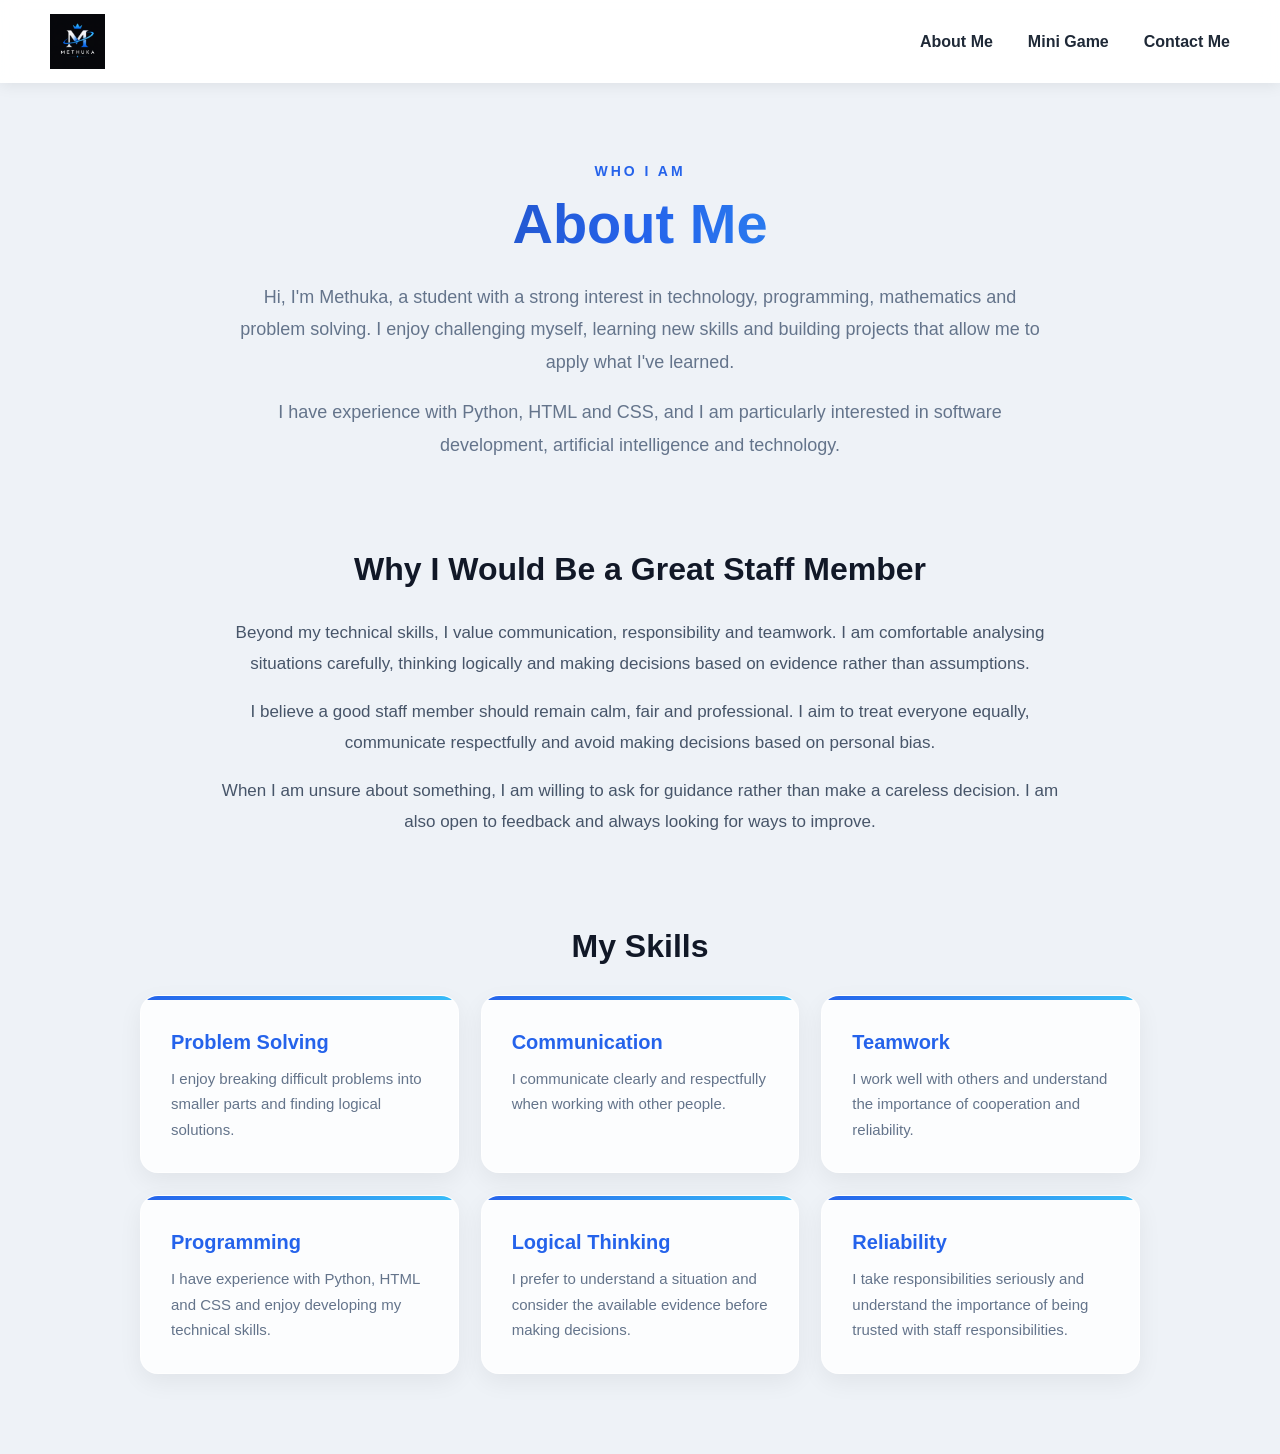
==== index4.html @ 9b510541 "Add files via upload" ====
<!DOCTYPE html>
<html lang="en">

<head>
    <meta charset="UTF-8">

    <!-- Makes the website scale properly on phones/tablets -->
    <meta name="viewport" content="width=device-width, initial-scale=1.0">

    <title>About Me - Methuka Weerawala</title>

    <!-- Connects this HTML file to your CSS file -->
    <link rel="stylesheet" href="about.css">
</head>

<body>

    <!-- ================= HEADER ================= -->

    <header>

        <!-- Logo -->
        <a href="index.html" class="logo">
            <img src="methuka.png" alt="METHUKA logo">
        </a>

        <!-- Navigation menu -->
        <nav>
            <a href="index4.html">About Me</a>
            <a href="minigame.html">Mini Game</a>
            <a href="index3.html">Contact Me</a>
        </nav>

    </header>


    <!-- ================= MAIN CONTENT ================= -->

    <main>

        <section class="about-me">

            <h1>About Me</h1>

            <p>
                Hi, I'm Methuka, a student with a strong interest in technology,
                programming, mathematics and problem solving. I enjoy challenging
                myself, learning new skills and building projects that allow me to
                apply what I've learned.
            </p>

            <p>
                I have experience with Python, HTML and CSS, and I am particularly
                interested in software development, artificial intelligence and
                technology.
            </p>


            <!-- ================= STAFF ================= -->

            <h2>Why I Would Be a Great Staff Member</h2>

            <p>
                Beyond my technical skills, I value communication, responsibility
                and teamwork. I am comfortable analysing situations carefully,
                thinking logically and making decisions based on evidence rather
                than assumptions.
            </p>

            <p>
                I believe a good staff member should remain calm, fair and
                professional. I aim to treat everyone equally, communicate
                respectfully and avoid making decisions based on personal bias.
            </p>

            <p>
                When I am unsure about something, I am willing to ask for guidance
                rather than make a careless decision. I am also open to feedback
                and always looking for ways to improve.
            </p>


            <!-- ================= SKILLS ================= -->

            <h2>My Skills</h2>

            <div class="skills">

                <div class="skill">
                    <h3>Problem Solving</h3>
                    <p>
                        I enjoy breaking difficult problems into smaller parts
                        and finding logical solutions.
                    </p>
                </div>

                <div class="skill">
                    <h3>Communication</h3>
                    <p>
                        I communicate clearly and respectfully when working
                        with other people.
                    </p>
                </div>

                <div class="skill">
                    <h3>Teamwork</h3>
                    <p>
                        I work well with others and understand the importance
                        of cooperation and reliability.
                    </p>
                </div>

                <div class="skill">
                    <h3>Programming</h3>
                    <p>
                        I have experience with Python, HTML and CSS and enjoy
                        developing my technical skills.
                    </p>
                </div>

                <div class="skill">
                    <h3>Logical Thinking</h3>
                    <p>
                        I prefer to understand a situation and consider the
                        available evidence before making decisions.
                    </p>
                </div>

                <div class="skill">
                    <h3>Reliability</h3>
                    <p>
                        I take responsibilities seriously and understand the
                        importance of being trusted with staff responsibilities.
                    </p>
                </div>

            </div>

        </section>

    </main>

</body>

</html>
---- about.css ----
/* ================= GENERAL PAGE ================= */

* {
    box-sizing: border-box;
}

html {
    scroll-behavior: smooth;
}

body {
    margin: 0;
    font-family: Arial, sans-serif;
    background: #eef2f7;
    color: #1f2937;
}


/* ================= HEADER ================= */

header {
    display: flex;
    justify-content: space-between;
    align-items: center;

    padding: 14px 50px;

    background: rgba(255, 255, 255, 0.95);

    box-shadow: 0 2px 15px rgba(0, 0, 0, 0.08);

    position: sticky;
    top: 0;
    z-index: 100;

    backdrop-filter: blur(10px);
}


/* ================= LOGO ================= */

.logo {
    text-decoration: none;
}

.logo img {
    height: 55px;
    width: auto;
    display: block;

    transition: 0.3s;
}

.logo img:hover {
    transform: scale(1.05);
}


/* ================= NAVIGATION ================= */

nav {
    display: flex;
    gap: 35px;
    align-items: center;
}

nav a {
    position: relative;

    text-decoration: none;
    color: #1f2937;

    font-size: 16px;
    font-weight: 600;

    transition: 0.3s;
}


/* Animated blue line underneath links */

nav a::after {
    content: "";

    position: absolute;
    left: 0;
    bottom: -6px;

    width: 0;
    height: 2px;

    background: #2563eb;

    transition: 0.3s;
}

nav a:hover {
    color: #2563eb;
}

nav a:hover::after {
    width: 100%;
}


/* ================= MAIN ================= */

main {
    max-width: 1100px;
    margin: 0 auto;

    padding: 80px 25px;
}


/* ================= ABOUT HERO ================= */

.about-me {
    max-width: 1000px;
    margin: 0 auto;
}


/* Small blue heading */

.about-me::before {
    content: "WHO I AM";

    display: block;

    text-align: center;

    color: #2563eb;

    font-size: 14px;
    font-weight: 700;

    letter-spacing: 3px;

    margin-bottom: 12px;
}


/* Main heading */

.about-me h1 {
    text-align: center;

    font-size: 56px;

    margin: 0 0 25px 0;

    background: linear-gradient(
        90deg,
        #1e3a8a,
        #2563eb,
        #38bdf8
    );

    -webkit-background-clip: text;
    -webkit-text-fill-color: transparent;
}


/* Intro paragraphs */

.about-me > p {
    max-width: 800px;

    margin: 0 auto 18px auto;

    text-align: center;

    font-size: 18px;

    line-height: 1.8;

    color: #64748b;
}


/* ================= SECTION HEADINGS ================= */

.about-me h2 {
    text-align: center;

    font-size: 32px;

    margin-top: 90px;
    margin-bottom: 30px;

    color: #111827;
}


/* ================= STAFF SECTION ================= */

.about-me h2 + p,
.about-me h2 + p + p,
.about-me h2 + p + p + p {
    max-width: 850px;

    margin-left: auto;
    margin-right: auto;

    font-size: 17px;

    line-height: 1.8;

    color: #475569;
}


/* ================= SKILLS ================= */

.skills {
    display: grid;

    grid-template-columns: repeat(3, 1fr);

    gap: 22px;

    margin-top: 30px;
}


/* ================= SKILL CARD ================= */

.skill {
    position: relative;

    background: rgba(255, 255, 255, 0.8);

    padding: 30px;

    border-radius: 18px;

    border: 1px solid rgba(255, 255, 255, 0.8);

    box-shadow: 0 8px 25px rgba(0, 0, 0, 0.06);

    overflow: hidden;

    transition: 0.3s;
}


/* Blue glow at the top of each card */

.skill::before {
    content: "";

    position: absolute;

    top: 0;
    left: 0;

    width: 100%;
    height: 4px;

    background: linear-gradient(
        90deg,
        #2563eb,
        #38bdf8
    );
}


/* Card hover */

.skill:hover {
    transform: translateY(-8px);

    box-shadow: 0 15px 35px rgba(37, 99, 235, 0.15);
}


/* Skill title */

.skill h3 {
    margin-top: 5px;
    margin-bottom: 12px;

    font-size: 20px;

    color: #2563eb;
}


/* Skill description */

.skill p {
    margin: 0;

    font-size: 15px;

    line-height: 1.7;

    color: #64748b;
}


/* ================= PHONE ================= */

@media (max-width: 700px) {

    header {
        flex-direction: column;

        gap: 15px;

        padding: 15px 20px;
    }


    nav {
        gap: 20px;

        flex-wrap: wrap;

        justify-content: center;
    }


    nav a {
        font-size: 14px;
    }


    main {
        padding: 50px 18px;
    }


    .about-me h1 {
        font-size: 40px;
    }


    .about-me > p {
        font-size: 16px;
    }


    .about-me h2 {
        font-size: 27px;

        margin-top: 65px;
    }


    .skills {
        grid-template-columns: 1fr;

        gap: 18px;
    }


    .skill {
        padding: 25px;
    }
}
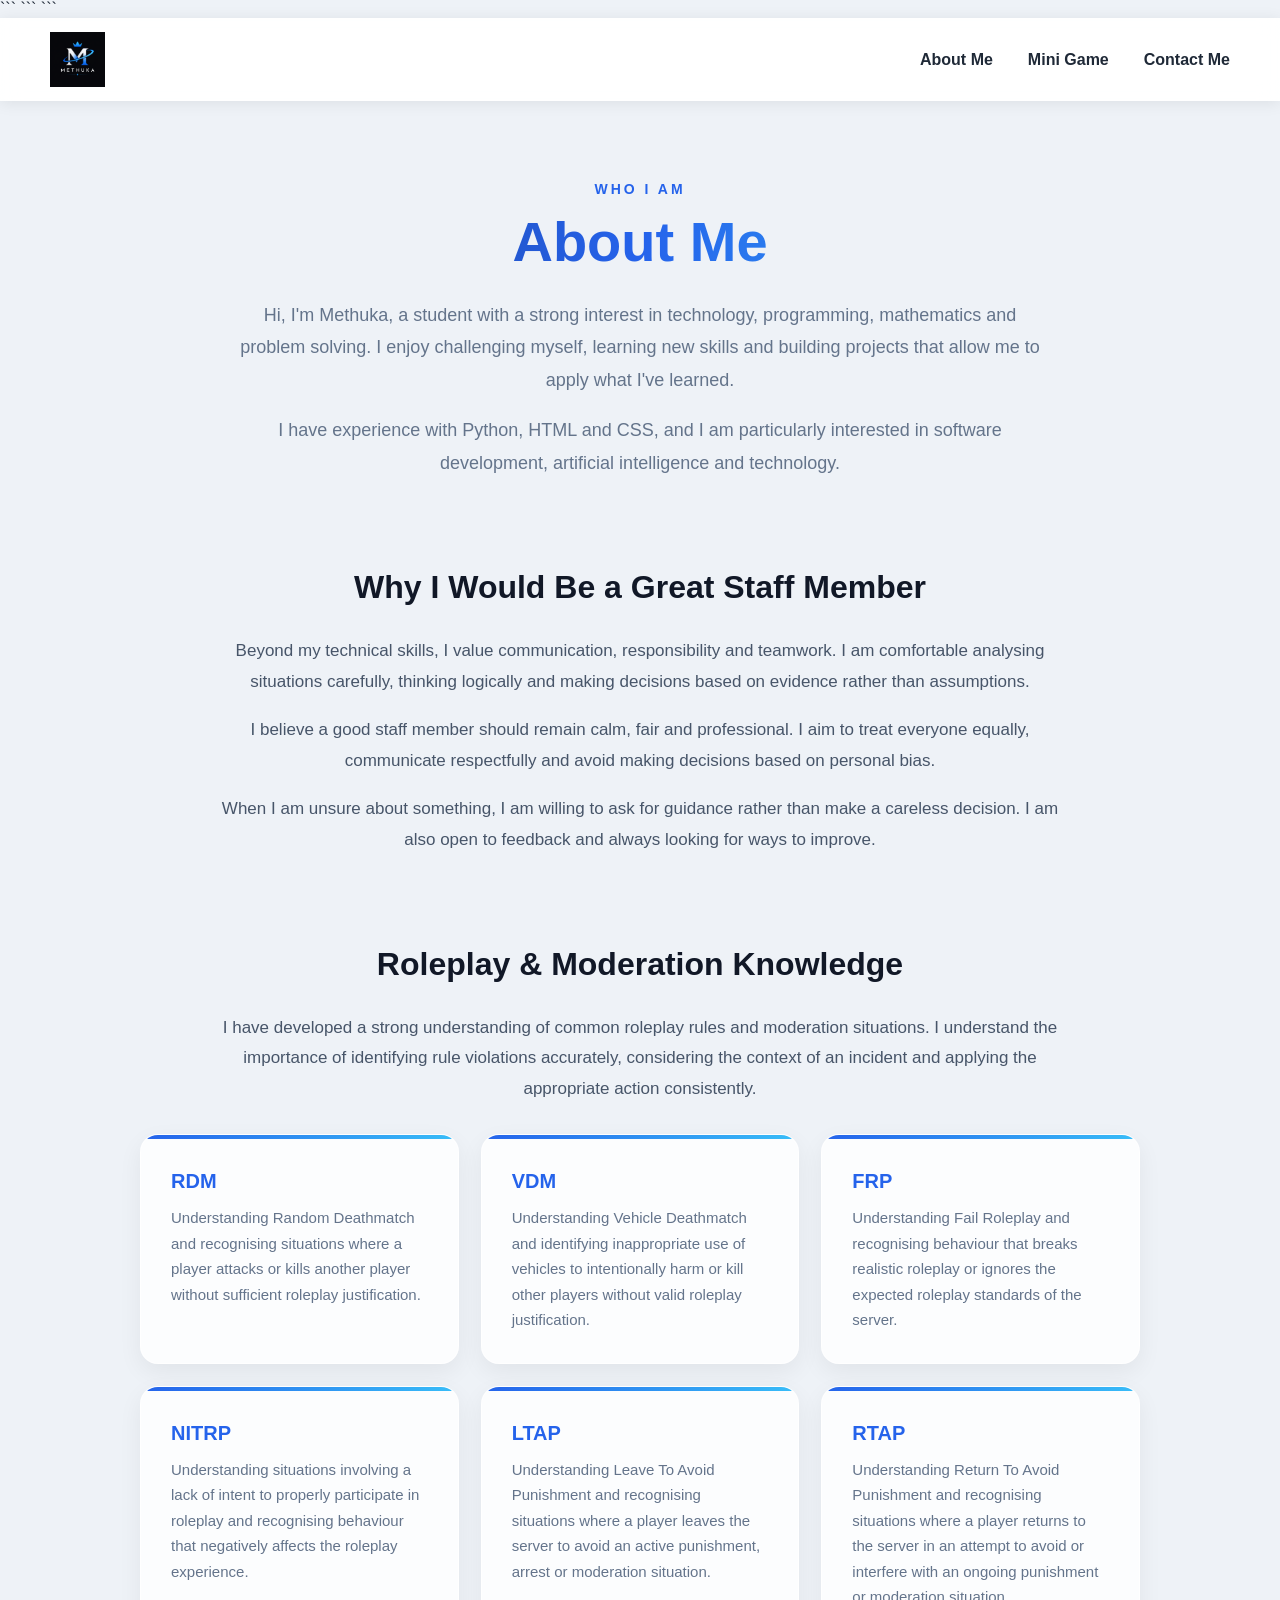
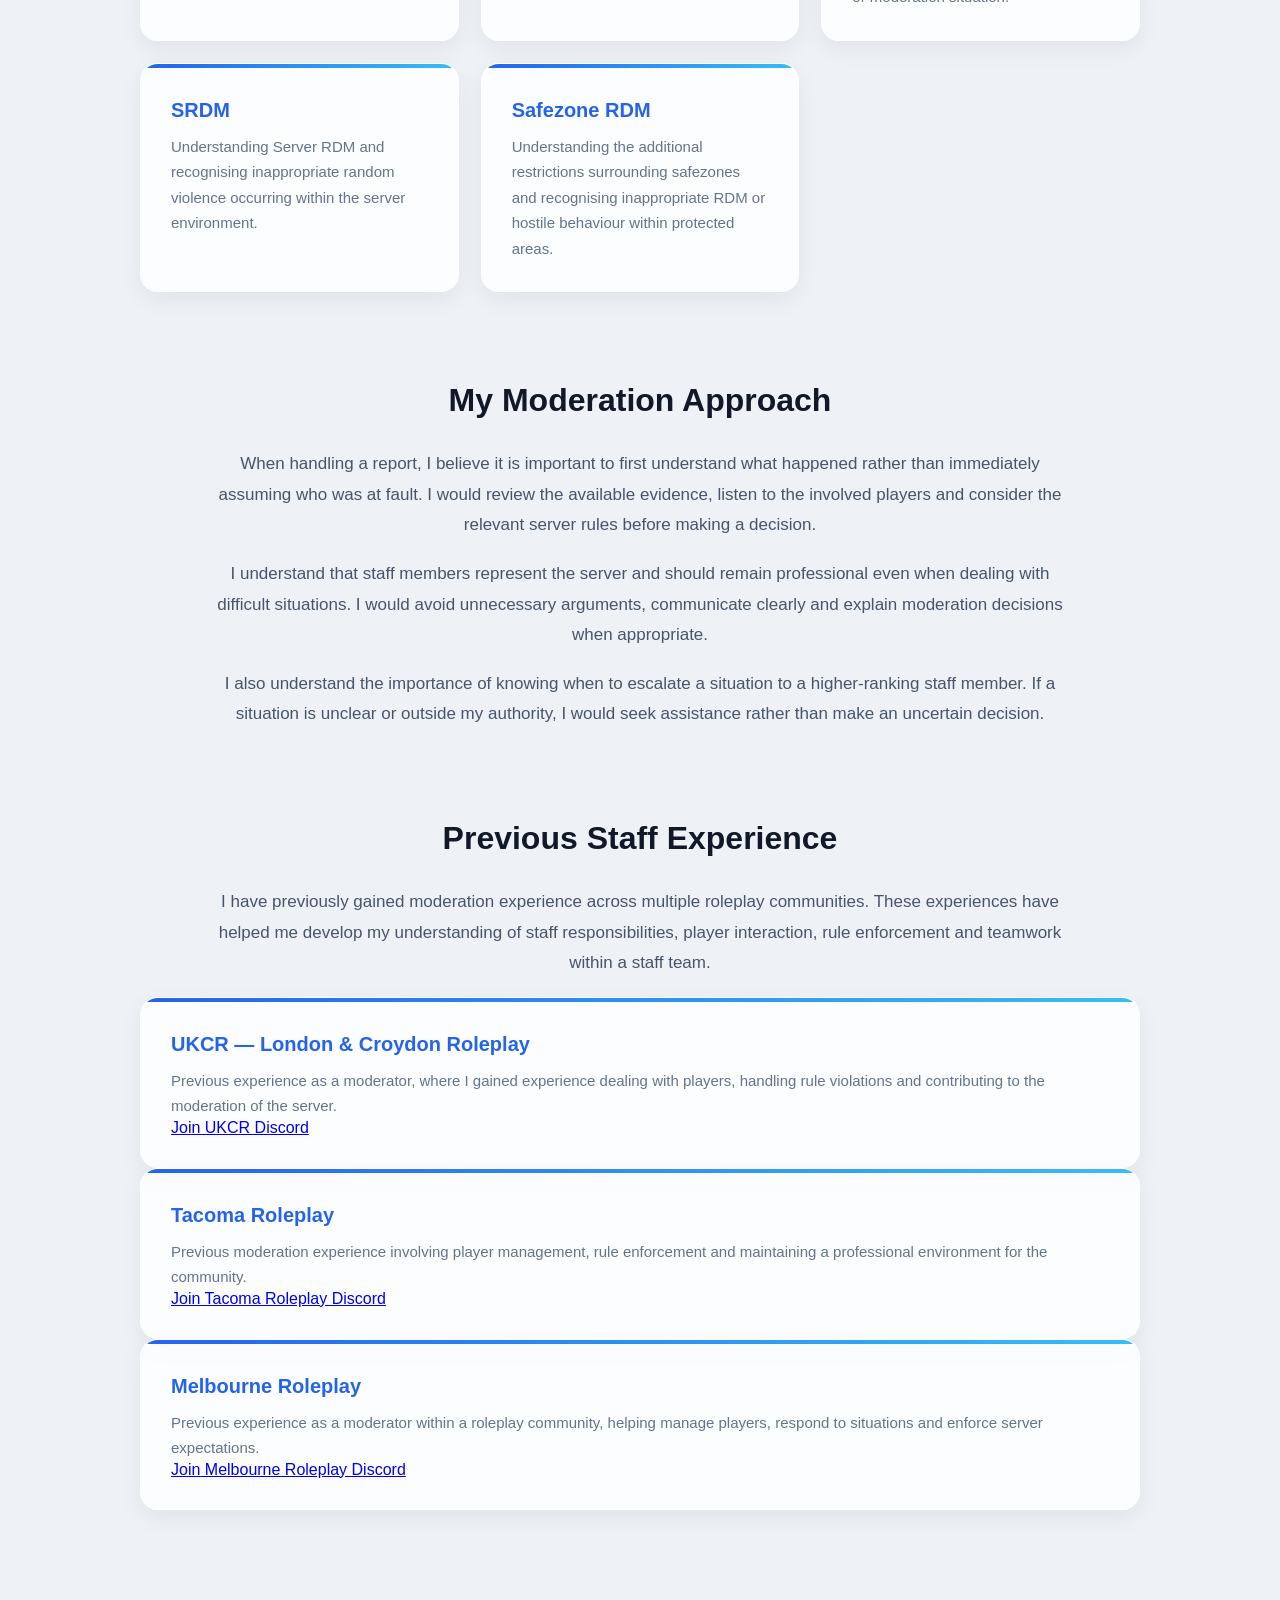
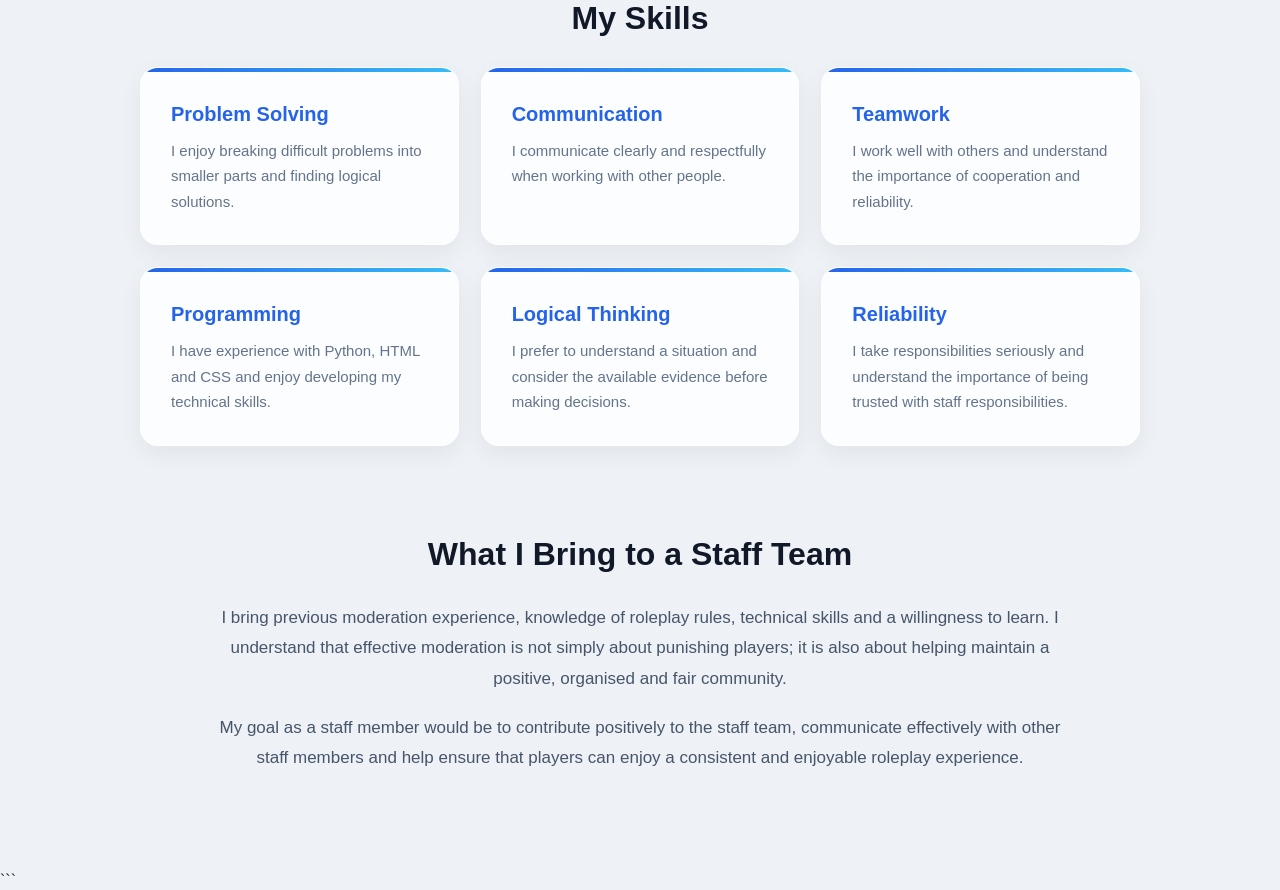
==== commit d7ee0977: "Update index4.html" ====
--- a/index4.html
+++ b/index4.html
@@ -1,145 +1,347 @@
 <!DOCTYPE html>
+
 <html lang="en">
 
 <head>
     <meta charset="UTF-8">
 
-    <!-- Makes the website scale properly on phones/tablets -->
-    <meta name="viewport" content="width=device-width, initial-scale=1.0">
-
-    <title>About Me - Methuka Weerawala</title>
-
-    <!-- Connects this HTML file to your CSS file -->
-    <link rel="stylesheet" href="about.css">
+```
+<!-- Makes the website scale properly on phones/tablets -->
+<meta name="viewport" content="width=device-width, initial-scale=1.0">
+
+<title>About Me - Methuka Weerawala</title>
+
+<!-- Connects this HTML file to your CSS file -->
+<link rel="stylesheet" href="about.css">
+```
+
 </head>
 
 <body>
 
-    <!-- ================= HEADER ================= -->
-
-    <header>
-
-        <!-- Logo -->
-        <a href="index.html" class="logo">
-            <img src="methuka.png" alt="METHUKA logo">
-        </a>
-
-        <!-- Navigation menu -->
-        <nav>
-            <a href="index4.html">About Me</a>
-            <a href="minigame.html">Mini Game</a>
-            <a href="index3.html">Contact Me</a>
-        </nav>
-
-    </header>
-
-
-    <!-- ================= MAIN CONTENT ================= -->
-
-    <main>
-
-        <section class="about-me">
-
-            <h1>About Me</h1>
-
-            <p>
-                Hi, I'm Methuka, a student with a strong interest in technology,
-                programming, mathematics and problem solving. I enjoy challenging
-                myself, learning new skills and building projects that allow me to
-                apply what I've learned.
-            </p>
-
-            <p>
-                I have experience with Python, HTML and CSS, and I am particularly
-                interested in software development, artificial intelligence and
-                technology.
-            </p>
-
-
-            <!-- ================= STAFF ================= -->
-
-            <h2>Why I Would Be a Great Staff Member</h2>
-
-            <p>
-                Beyond my technical skills, I value communication, responsibility
-                and teamwork. I am comfortable analysing situations carefully,
-                thinking logically and making decisions based on evidence rather
-                than assumptions.
-            </p>
-
-            <p>
-                I believe a good staff member should remain calm, fair and
-                professional. I aim to treat everyone equally, communicate
-                respectfully and avoid making decisions based on personal bias.
-            </p>
-
-            <p>
-                When I am unsure about something, I am willing to ask for guidance
-                rather than make a careless decision. I am also open to feedback
-                and always looking for ways to improve.
-            </p>
-
-
-            <!-- ================= SKILLS ================= -->
-
-            <h2>My Skills</h2>
-
-            <div class="skills">
-
-                <div class="skill">
-                    <h3>Problem Solving</h3>
-                    <p>
-                        I enjoy breaking difficult problems into smaller parts
-                        and finding logical solutions.
-                    </p>
-                </div>
-
-                <div class="skill">
-                    <h3>Communication</h3>
-                    <p>
-                        I communicate clearly and respectfully when working
-                        with other people.
-                    </p>
-                </div>
-
-                <div class="skill">
-                    <h3>Teamwork</h3>
-                    <p>
-                        I work well with others and understand the importance
-                        of cooperation and reliability.
-                    </p>
-                </div>
-
-                <div class="skill">
-                    <h3>Programming</h3>
-                    <p>
-                        I have experience with Python, HTML and CSS and enjoy
-                        developing my technical skills.
-                    </p>
-                </div>
-
-                <div class="skill">
-                    <h3>Logical Thinking</h3>
-                    <p>
-                        I prefer to understand a situation and consider the
-                        available evidence before making decisions.
-                    </p>
-                </div>
-
-                <div class="skill">
-                    <h3>Reliability</h3>
-                    <p>
-                        I take responsibilities seriously and understand the
-                        importance of being trusted with staff responsibilities.
-                    </p>
-                </div>
-
-            </div>
-
-        </section>
-
-    </main>
+```
+<!-- ================= HEADER ================= -->
+
+<header>
+
+    <!-- Logo -->
+    <a href="index.html" class="logo">
+        <img src="methuka.png" alt="METHUKA logo">
+    </a>
+
+    <!-- Navigation menu -->
+    <nav>
+        <a href="index4.html">About Me</a>
+        <a href="minigame.html">Mini Game</a>
+        <a href="index3.html">Contact Me</a>
+    </nav>
+
+</header>
+
+
+<!-- ================= MAIN CONTENT ================= -->
+
+<main>
+
+    <section class="about-me">
+
+        <h1>About Me</h1>
+
+        <p>
+            Hi, I'm Methuka, a student with a strong interest in technology,
+            programming, mathematics and problem solving. I enjoy challenging
+            myself, learning new skills and building projects that allow me to
+            apply what I've learned.
+        </p>
+
+        <p>
+            I have experience with Python, HTML and CSS, and I am particularly
+            interested in software development, artificial intelligence and
+            technology.
+        </p>
+
+
+        <!-- ================= STAFF ================= -->
+
+        <h2>Why I Would Be a Great Staff Member</h2>
+
+        <p>
+            Beyond my technical skills, I value communication, responsibility
+            and teamwork. I am comfortable analysing situations carefully,
+            thinking logically and making decisions based on evidence rather
+            than assumptions.
+        </p>
+
+        <p>
+            I believe a good staff member should remain calm, fair and
+            professional. I aim to treat everyone equally, communicate
+            respectfully and avoid making decisions based on personal bias.
+        </p>
+
+        <p>
+            When I am unsure about something, I am willing to ask for guidance
+            rather than make a careless decision. I am also open to feedback
+            and always looking for ways to improve.
+        </p>
+
+
+        <!-- ================= ROLEPLAY KNOWLEDGE ================= -->
+
+        <h2>Roleplay & Moderation Knowledge</h2>
+
+        <p>
+            I have developed a strong understanding of common roleplay rules
+            and moderation situations. I understand the importance of
+            identifying rule violations accurately, considering the context
+            of an incident and applying the appropriate action consistently.
+        </p>
+
+        <div class="skills">
+
+            <div class="skill">
+                <h3>RDM</h3>
+                <p>
+                    Understanding Random Deathmatch and recognising situations
+                    where a player attacks or kills another player without
+                    sufficient roleplay justification.
+                </p>
+            </div>
+
+            <div class="skill">
+                <h3>VDM</h3>
+                <p>
+                    Understanding Vehicle Deathmatch and identifying
+                    inappropriate use of vehicles to intentionally harm or
+                    kill other players without valid roleplay justification.
+                </p>
+            </div>
+
+            <div class="skill">
+                <h3>FRP</h3>
+                <p>
+                    Understanding Fail Roleplay and recognising behaviour
+                    that breaks realistic roleplay or ignores the expected
+                    roleplay standards of the server.
+                </p>
+            </div>
+
+            <div class="skill">
+                <h3>NITRP</h3>
+                <p>
+                    Understanding situations involving a lack of intent to
+                    properly participate in roleplay and recognising behaviour
+                    that negatively affects the roleplay experience.
+                </p>
+            </div>
+
+            <div class="skill">
+                <h3>LTAP</h3>
+                <p>
+                    Understanding Leave To Avoid Punishment and recognising
+                    situations where a player leaves the server to avoid an
+                    active punishment, arrest or moderation situation.
+                </p>
+            </div>
+
+            <div class="skill">
+                <h3>RTAP</h3>
+                <p>
+                    Understanding Return To Avoid Punishment and recognising
+                    situations where a player returns to the server in an
+                    attempt to avoid or interfere with an ongoing punishment
+                    or moderation situation.
+                </p>
+            </div>
+
+            <div class="skill">
+                <h3>SRDM</h3>
+                <p>
+                    Understanding Server RDM and recognising inappropriate
+                    random violence occurring within the server environment.
+                </p>
+            </div>
+
+            <div class="skill">
+                <h3>Safezone RDM</h3>
+                <p>
+                    Understanding the additional restrictions surrounding
+                    safezones and recognising inappropriate RDM or hostile
+                    behaviour within protected areas.
+                </p>
+            </div>
+
+        </div>
+
+
+        <!-- ================= MODERATION APPROACH ================= -->
+
+        <h2>My Moderation Approach</h2>
+
+        <p>
+            When handling a report, I believe it is important to first
+            understand what happened rather than immediately assuming who
+            was at fault. I would review the available evidence, listen to
+            the involved players and consider the relevant server rules
+            before making a decision.
+        </p>
+
+        <p>
+            I understand that staff members represent the server and should
+            remain professional even when dealing with difficult situations.
+            I would avoid unnecessary arguments, communicate clearly and
+            explain moderation decisions when appropriate.
+        </p>
+
+        <p>
+            I also understand the importance of knowing when to escalate a
+            situation to a higher-ranking staff member. If a situation is
+            unclear or outside my authority, I would seek assistance rather
+            than make an uncertain decision.
+        </p>
+
+
+        <!-- ================= PREVIOUS EXPERIENCE ================= -->
+
+        <h2>Previous Staff Experience</h2>
+
+        <p>
+            I have previously gained moderation experience across multiple
+            roleplay communities. These experiences have helped me develop
+            my understanding of staff responsibilities, player interaction,
+            rule enforcement and teamwork within a staff team.
+        </p>
+
+        <div class="experience">
+
+            <div class="skill">
+                <h3>UKCR — London & Croydon Roleplay</h3>
+
+                <p>
+                    Previous experience as a moderator, where I gained
+                    experience dealing with players, handling rule
+                    violations and contributing to the moderation of the
+                    server.
+                </p>
+
+                <a href="https://discord.gg/ukcr" target="_blank">
+                    Join UKCR Discord
+                </a>
+            </div>
+
+
+            <div class="skill">
+                <h3>Tacoma Roleplay</h3>
+
+                <p>
+                    Previous moderation experience involving player
+                    management, rule enforcement and maintaining a
+                    professional environment for the community.
+                </p>
+
+                <a href="https://discord.gg/5Ss6PUz4J" target="_blank">
+                    Join Tacoma Roleplay Discord
+                </a>
+            </div>
+
+
+            <div class="skill">
+                <h3>Melbourne Roleplay</h3>
+
+                <p>
+                    Previous experience as a moderator within a roleplay
+                    community, helping manage players, respond to
+                    situations and enforce server expectations.
+                </p>
+
+                <a href="https://discord.gg/melbrp" target="_blank">
+                    Join Melbourne Roleplay Discord
+                </a>
+            </div>
+
+        </div>
+
+
+        <!-- ================= SKILLS ================= -->
+
+        <h2>My Skills</h2>
+
+        <div class="skills">
+
+            <div class="skill">
+                <h3>Problem Solving</h3>
+                <p>
+                    I enjoy breaking difficult problems into smaller parts
+                    and finding logical solutions.
+                </p>
+            </div>
+
+            <div class="skill">
+                <h3>Communication</h3>
+                <p>
+                    I communicate clearly and respectfully when working
+                    with other people.
+                </p>
+            </div>
+
+            <div class="skill">
+                <h3>Teamwork</h3>
+                <p>
+                    I work well with others and understand the importance
+                    of cooperation and reliability.
+                </p>
+            </div>
+
+            <div class="skill">
+                <h3>Programming</h3>
+                <p>
+                    I have experience with Python, HTML and CSS and enjoy
+                    developing my technical skills.
+                </p>
+            </div>
+
+            <div class="skill">
+                <h3>Logical Thinking</h3>
+                <p>
+                    I prefer to understand a situation and consider the
+                    available evidence before making decisions.
+                </p>
+            </div>
+
+            <div class="skill">
+                <h3>Reliability</h3>
+                <p>
+                    I take responsibilities seriously and understand the
+                    importance of being trusted with staff responsibilities.
+                </p>
+            </div>
+
+        </div>
+
+
+        <!-- ================= STAFF VALUES ================= -->
+
+        <h2>What I Bring to a Staff Team</h2>
+
+        <p>
+            I bring previous moderation experience, knowledge of roleplay
+            rules, technical skills and a willingness to learn. I understand
+            that effective moderation is not simply about punishing players;
+            it is also about helping maintain a positive, organised and fair
+            community.
+        </p>
+
+        <p>
+            My goal as a staff member would be to contribute positively to
+            the staff team, communicate effectively with other staff members
+            and help ensure that players can enjoy a consistent and
+            enjoyable roleplay experience.
+        </p>
+
+    </section>
+
+</main>
+```
 
 </body>
 
-</html>+</html>
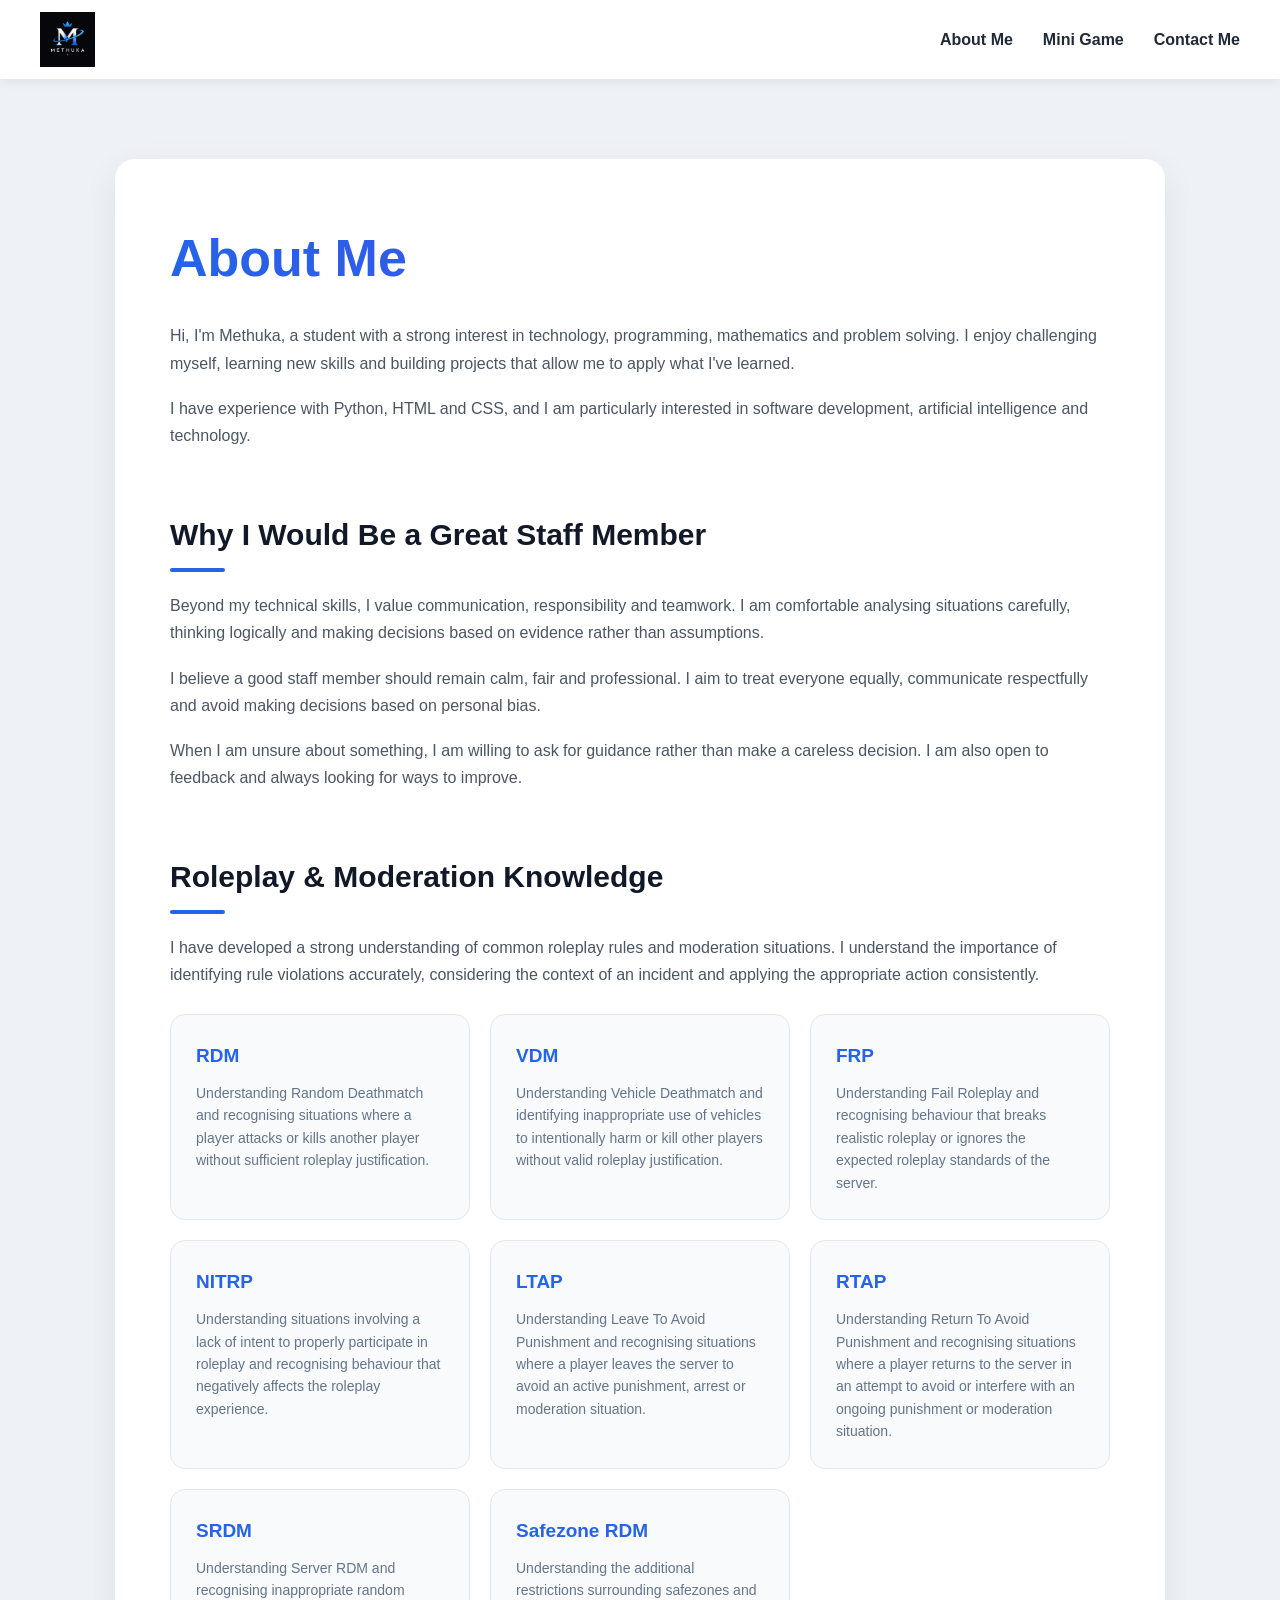
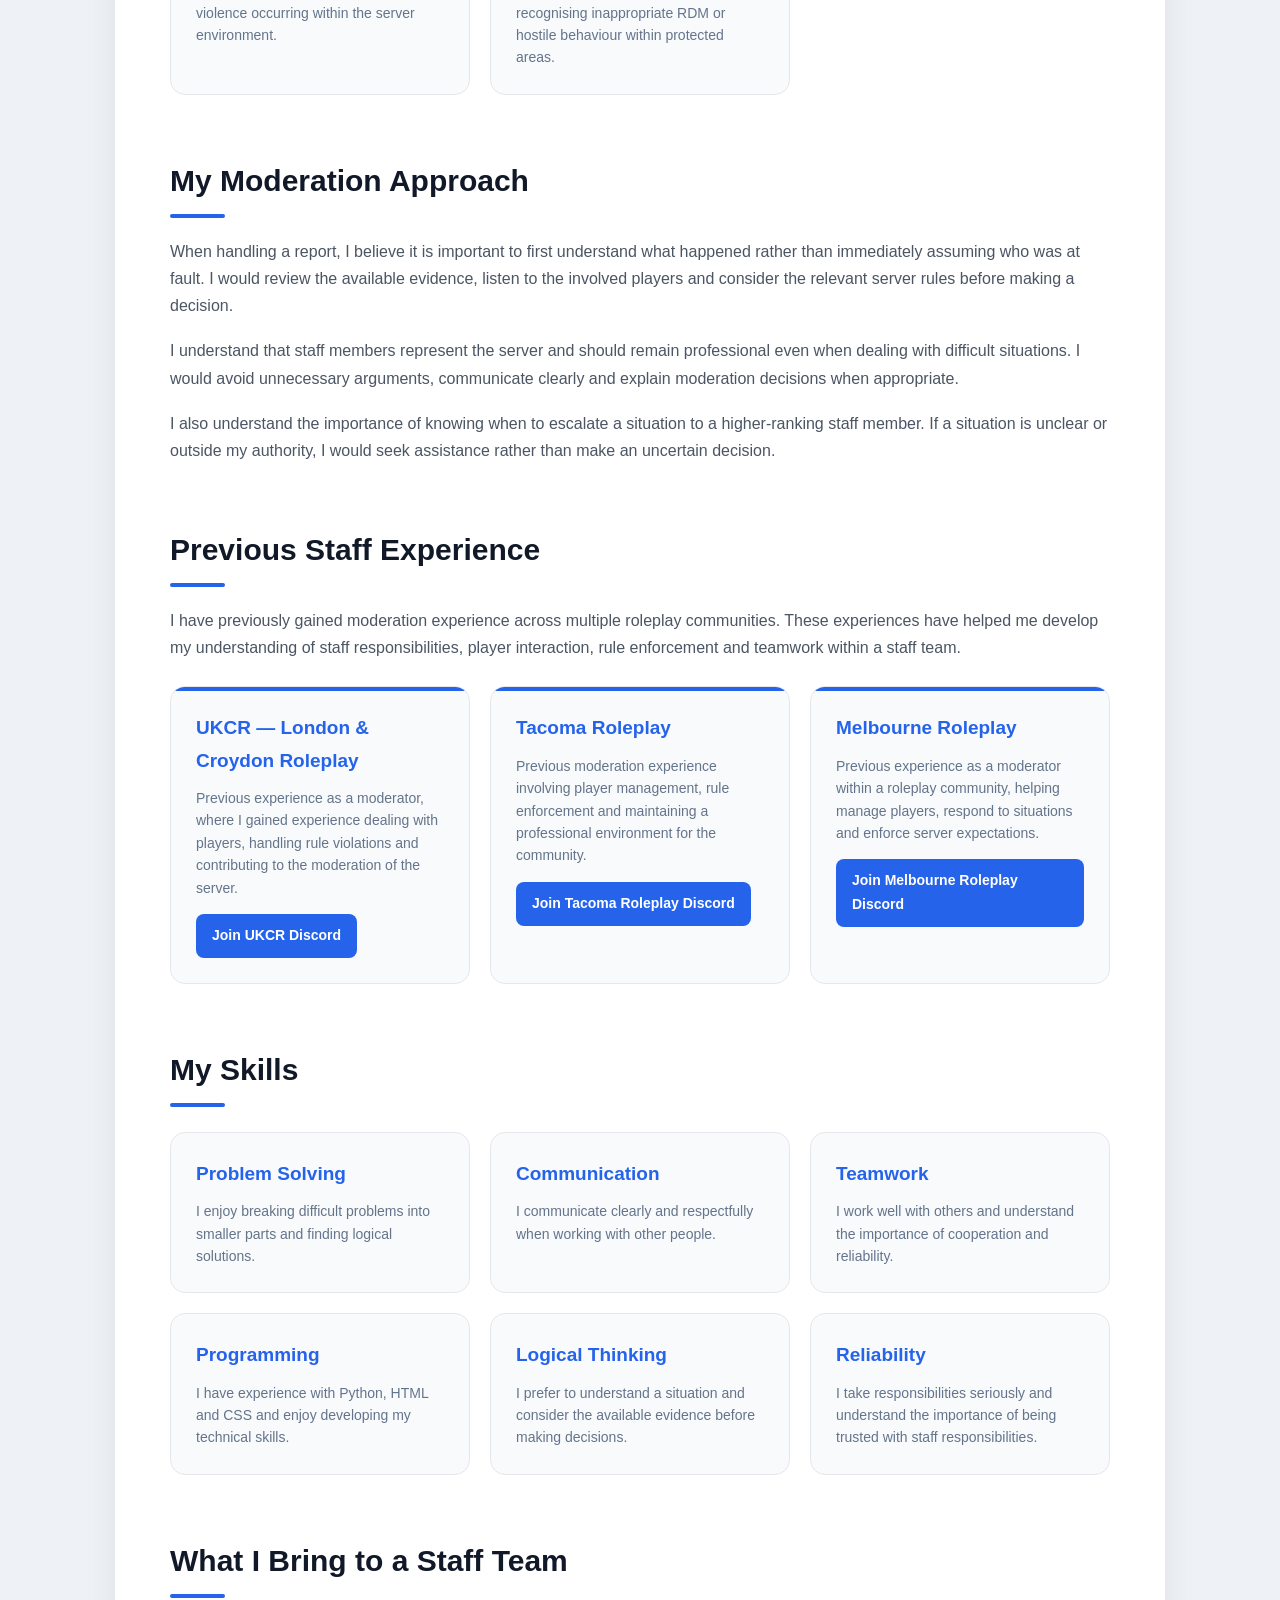
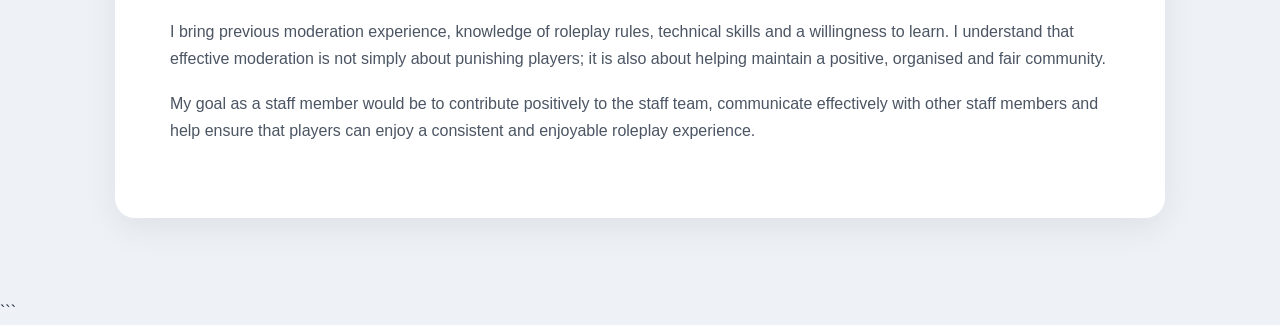
==== commit ae607ef8: "Update index4.html" ====
--- a/index4.html
+++ b/index4.html
@@ -5,7 +5,7 @@
 <head>
     <meta charset="UTF-8">
 
-```
+
 <!-- Makes the website scale properly on phones/tablets -->
 <meta name="viewport" content="width=device-width, initial-scale=1.0">
 
@@ -13,13 +13,13 @@
 
 <!-- Connects this HTML file to your CSS file -->
 <link rel="stylesheet" href="about.css">
-```
+
 
 </head>
 
 <body>
 
-```
+
 <!-- ================= HEADER ================= -->
 
 <header>
--- a/about.css
+++ b/about.css
@@ -1,12 +1,5 @@
-
-/* ================= GENERAL PAGE ================= */
-
 * {
     box-sizing: border-box;
-}
-
-html {
-    scroll-behavior: smooth;
 }
 
 body {
@@ -14,31 +7,20 @@
     font-family: Arial, sans-serif;
     background: #eef2f7;
     color: #1f2937;
-}
-
-
-/* ================= HEADER ================= */
+    line-height: 1.7;
+}
 
 header {
     display: flex;
     justify-content: space-between;
     align-items: center;
-
-    padding: 14px 50px;
-
-    background: rgba(255, 255, 255, 0.95);
-
-    box-shadow: 0 2px 15px rgba(0, 0, 0, 0.08);
-
+    padding: 12px 40px;
+    background: white;
+    box-shadow: 0 2px 10px rgba(0, 0, 0, 0.08);
     position: sticky;
     top: 0;
     z-index: 100;
-
-    backdrop-filter: blur(10px);
-}
-
-
-/* ================= LOGO ================= */
+}
 
 .logo {
     text-decoration: none;
@@ -48,316 +30,227 @@
     height: 55px;
     width: auto;
     display: block;
-
-    transition: 0.3s;
-}
-
-.logo img:hover {
-    transform: scale(1.05);
-}
-
-
-/* ================= NAVIGATION ================= */
+}
 
 nav {
     display: flex;
-    gap: 35px;
+    gap: 30px;
     align-items: center;
 }
 
 nav a {
     position: relative;
-
     text-decoration: none;
     color: #1f2937;
-
     font-size: 16px;
     font-weight: 600;
-
-    transition: 0.3s;
-}
-
-
-/* Animated blue line underneath links */
+    transition: 0.25s ease;
+}
+
+nav a:hover {
+    color: #2563eb;
+}
 
 nav a::after {
     content: "";
-
     position: absolute;
     left: 0;
     bottom: -6px;
-
     width: 0;
     height: 2px;
-
-    background: #2563eb;
-
-    transition: 0.3s;
-}
-
-nav a:hover {
-    color: #2563eb;
+    background: #2563eb;
+    transition: 0.25s ease;
 }
 
 nav a:hover::after {
     width: 100%;
 }
-
-
-/* ================= MAIN ================= */
 
 main {
     max-width: 1100px;
     margin: 0 auto;
-
     padding: 80px 25px;
 }
 
-
-/* ================= ABOUT HERO ================= */
-
 .about-me {
-    max-width: 1000px;
-    margin: 0 auto;
-}
-
-
-/* Small blue heading */
-
-.about-me::before {
-    content: "WHO I AM";
-
-    display: block;
-
-    text-align: center;
-
-    color: #2563eb;
-
-    font-size: 14px;
-    font-weight: 700;
-
-    letter-spacing: 3px;
-
-    margin-bottom: 12px;
-}
-
-
-/* Main heading */
+    background: white;
+    padding: 55px;
+    border-radius: 20px;
+    box-shadow: 0 10px 35px rgba(0, 0, 0, 0.07);
+}
 
 .about-me h1 {
-    text-align: center;
-
-    font-size: 56px;
-
-    margin: 0 0 25px 0;
-
-    background: linear-gradient(
-        90deg,
-        #1e3a8a,
-        #2563eb,
-        #38bdf8
-    );
-
+    margin-top: 0;
+    margin-bottom: 20px;
+    font-size: 52px;
+    font-weight: 800;
+    background: linear-gradient(90deg, #2563eb, #4f46e5);
     -webkit-background-clip: text;
     -webkit-text-fill-color: transparent;
 }
 
-
-/* Intro paragraphs */
-
-.about-me > p {
-    max-width: 800px;
-
-    margin: 0 auto 18px auto;
-
-    text-align: center;
-
-    font-size: 18px;
-
-    line-height: 1.8;
-
-    color: #64748b;
-}
-
-
-/* ================= SECTION HEADINGS ================= */
-
 .about-me h2 {
-    text-align: center;
-
-    font-size: 32px;
-
-    margin-top: 90px;
-    margin-bottom: 30px;
-
+    margin-top: 60px;
+    margin-bottom: 20px;
+    font-size: 30px;
     color: #111827;
-}
-
-
-/* ================= STAFF SECTION ================= */
-
-.about-me h2 + p,
-.about-me h2 + p + p,
-.about-me h2 + p + p + p {
-    max-width: 850px;
-
-    margin-left: auto;
-    margin-right: auto;
-
-    font-size: 17px;
-
-    line-height: 1.8;
-
-    color: #475569;
-}
-
-
-/* ================= SKILLS ================= */
+    position: relative;
+}
+
+.about-me h2::after {
+    content: "";
+    display: block;
+    width: 55px;
+    height: 4px;
+    margin-top: 8px;
+    border-radius: 10px;
+    background: #2563eb;
+}
+
+.about-me p {
+    color: #4b5563;
+    font-size: 16px;
+    margin-bottom: 18px;
+}
 
 .skills {
     display: grid;
-
     grid-template-columns: repeat(3, 1fr);
-
-    gap: 22px;
-
-    margin-top: 30px;
-}
-
-
-/* ================= SKILL CARD ================= */
+    gap: 20px;
+    margin-top: 25px;
+}
 
 .skill {
+    background: #f8fafc;
+    border: 1px solid #e5e7eb;
+    border-radius: 15px;
+    padding: 25px;
+    transition: transform 0.25s ease, box-shadow 0.25s ease, border-color 0.25s ease;
+}
+
+.skill:hover {
+    transform: translateY(-6px);
+    border-color: #bfdbfe;
+    box-shadow: 0 12px 25px rgba(37, 99, 235, 0.12);
+}
+
+.skill h3 {
+    margin-top: 0;
+    margin-bottom: 10px;
+    font-size: 19px;
+    color: #2563eb;
+}
+
+.skill p {
+    margin: 0;
+    font-size: 14px;
+    color: #64748b;
+    line-height: 1.6;
+}
+
+.experience {
+    display: grid;
+    grid-template-columns: repeat(3, 1fr);
+    gap: 20px;
+    margin-top: 25px;
+}
+
+.experience .skill {
     position: relative;
-
-    background: rgba(255, 255, 255, 0.8);
-
-    padding: 30px;
-
-    border-radius: 18px;
-
-    border: 1px solid rgba(255, 255, 255, 0.8);
-
-    box-shadow: 0 8px 25px rgba(0, 0, 0, 0.06);
-
     overflow: hidden;
-
-    transition: 0.3s;
-}
-
-
-/* Blue glow at the top of each card */
-
-.skill::before {
+}
+
+.experience .skill::before {
     content: "";
-
     position: absolute;
-
     top: 0;
     left: 0;
-
     width: 100%;
     height: 4px;
-
-    background: linear-gradient(
-        90deg,
-        #2563eb,
-        #38bdf8
-    );
-}
-
-
-/* Card hover */
-
-.skill:hover {
-    transform: translateY(-8px);
-
-    box-shadow: 0 15px 35px rgba(37, 99, 235, 0.15);
-}
-
-
-/* Skill title */
-
-.skill h3 {
-    margin-top: 5px;
-    margin-bottom: 12px;
-
-    font-size: 20px;
-
-    color: #2563eb;
-}
-
-
-/* Skill description */
-
-.skill p {
-    margin: 0;
-
-    font-size: 15px;
-
-    line-height: 1.7;
-
-    color: #64748b;
-}
-
-
-/* ================= PHONE ================= */
+    background: #2563eb;
+}
+
+.experience .skill a {
+    display: inline-block;
+    margin-top: 15px;
+    padding: 10px 16px;
+    border-radius: 8px;
+    background: #2563eb;
+    color: white;
+    text-decoration: none;
+    font-size: 14px;
+    font-weight: 600;
+    transition: background 0.2s ease, transform 0.2s ease, box-shadow 0.2s ease;
+}
+
+.experience .skill a:hover {
+    background: #1d4ed8;
+    transform: translateY(-2px);
+    box-shadow: 0 6px 15px rgba(37, 99, 235, 0.25);
+}
+
+@media (max-width: 900px) {
+    main {
+        padding: 60px 20px;
+    }
+
+    .about-me {
+        padding: 40px;
+    }
+
+    .skills {
+        grid-template-columns: repeat(2, 1fr);
+    }
+
+    .experience {
+        grid-template-columns: 1fr;
+    }
+}
 
 @media (max-width: 700px) {
-
     header {
         flex-direction: column;
-
-        gap: 15px;
-
-        padding: 15px 20px;
-    }
-
+        gap: 12px;
+        padding: 12px 20px;
+    }
 
     nav {
-        gap: 20px;
-
+        gap: 18px;
         flex-wrap: wrap;
-
         justify-content: center;
     }
-
 
     nav a {
         font-size: 14px;
     }
 
-
     main {
-        padding: 50px 18px;
-    }
-
+        padding: 40px 15px;
+    }
+
+    .about-me {
+        padding: 30px 20px;
+        border-radius: 15px;
+    }
 
     .about-me h1 {
         font-size: 40px;
     }
 
-
-    .about-me > p {
-        font-size: 16px;
-    }
-
-
     .about-me h2 {
-        font-size: 27px;
-
-        margin-top: 65px;
-    }
-
+        font-size: 25px;
+        margin-top: 45px;
+    }
 
     .skills {
         grid-template-columns: 1fr;
-
-        gap: 18px;
-    }
-
+    }
+
+    .experience {
+        grid-template-columns: 1fr;
+    }
 
     .skill {
-        padding: 25px;
-    }
-}
+        padding: 22px;
+    }
+}
